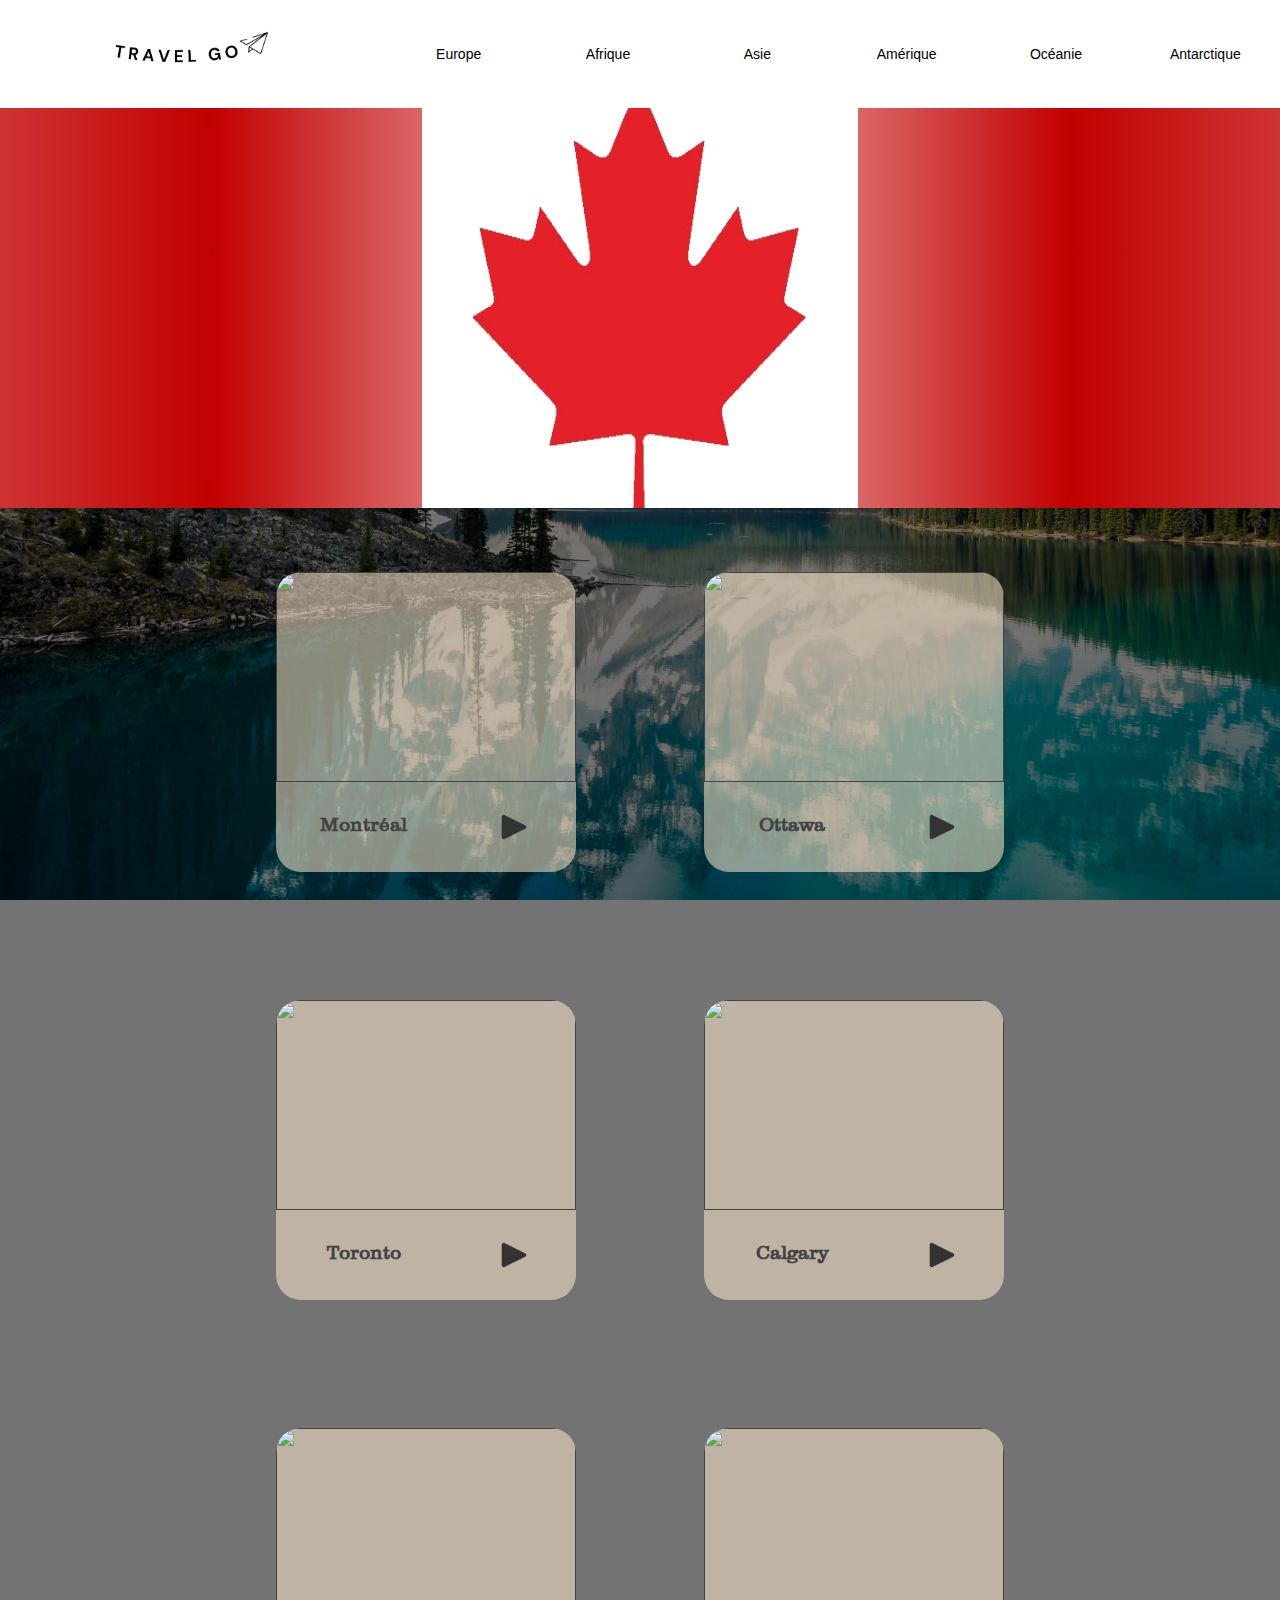
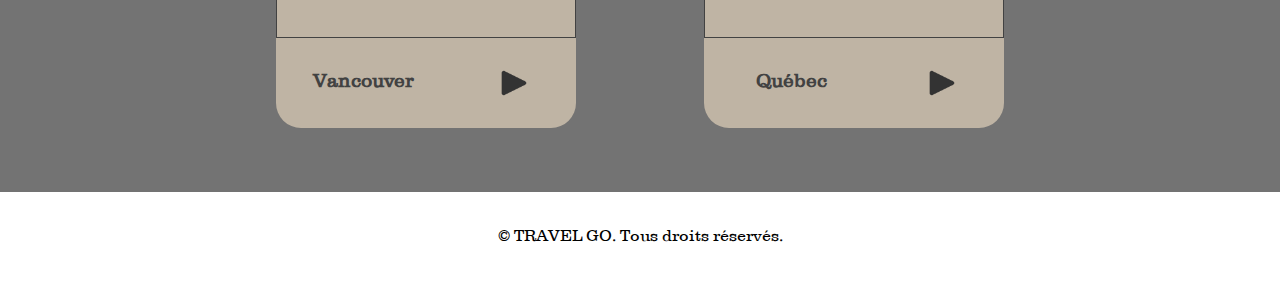
==== Canada/voyages3.html @ 1a8b37e1 "voyages" ====
<!DOCTYPE html>
<html lang="en">

<head>
    <meta charset="UTF-8">
    <meta http-equiv="X-UA-Compatible" content="IE=edge">
    <meta name="viewport" content="width=device-width, initial-scale=1.0">
    <link rel="shortcut icon" href="./img/canada_flag.png" type="image/x-icon">
    <link rel="stylesheet" href="./css/voyages3.css">
    <title>Voyages | Canada</title>
</head>

<body>

    <header>
        <div class="block-logo"><a href="../voyages.html"><img src="./img/logo_travelgo.png" alt=""></a></div>
        <nav class="menu">
            <ol>
                <div class="dropdown">
                    <button class="dropbtn">Europe</button>
                    <div class="dropdown-content">
                        <a href="../Allemagne/voyages2.html">Allemagne</a>
                        <a href="../Royaume-Uni/voyages7.html">Royaume-Uni</a>
                        <a href="../Islande/voyages5.html">Islande</a>
                    </div>
                </div>
                <div class="dropdown">
                    <button class="dropbtn">Afrique</button>
                    <div class="dropdown-content">
                        <a href="../Algérie/voyages1.html">Algérie</a>
                        <a href="#">---</a>
                    </div>
                </div>
                <div class="dropdown">
                    <button class="dropbtn">Asie</button>
                    <div class="dropdown-content">
                        <a href="../Japon/voyages6.html">Japon</a>
                        <a href="#">---</a>
                    </div>
                </div>
                <div class="dropdown">
                    <button class="dropbtn">Amérique</button>
                    <div class="dropdown-content">
                        <a href="./voyages3.html">Canada</a>
                        <a href="../États-Unis/voyages4.html">États-Unis</a>
                    </div>
                </div>
                <div class="dropdown">
                    <button class="dropbtn">Océanie</button>
                    <div class="dropdown-content">
                        <a href="#">---</a>
                        <a href="#">---</a>
                    </div>
                </div>
                <div class="dropdown">
                    <button class="dropbtn">Antarctique</button>
                    <div class="dropdown-content">
                        <a href="#">---</a>
                        <a href="#">---</a>
                    </div>
                </div>
            </ol>
        </nav>
    </header>

    <main>
        <div class="title-content">
            <div class="red"></div>
            <div class="white">
                <img src="./img/canada_logo.png" alt="">
                <h1>Canada</h1>
            </div>
            <div class="red1"></div>
        </div>
        <div class="block-card">
            <div class="content-card">
                <div class="card">
                    <a href="" class="card-a">
                        <div class="content-img">
                            <img src="./img/montreal.jpg" alt="">
                        </div>

                        <div class="content-text">
                            <h3 class="text-ville">Montréal</h3>
                            <img src="./img/play.png" alt="">
                        </div>
                    </a>
                </div>
                <div class="card">
                    <a href="" class="card-a">
                        <div class="content-img">
                            <img src="./img/ottawa.jpg" alt="">
                        </div>

                        <div class="content-text">
                            <h3 class="text-ville">Ottawa</h3>
                            <img src="./img/play.png" alt="">
                        </div>
                    </a>
                </div>
                <div class="card">
                    <a href="" class="card-a">
                        <div class="content-img">
                            <img src="./img/toronto.jpg" alt="">
                        </div>

                        <div class="content-text">
                            <h3 class="text-ville">Toronto</h3>
                            <img src="./img/play.png" alt="">
                        </div>
                    </a>
                </div>
                <div class="card">
                    <a href="" class="card-a">
                        <div class="content-img">
                            <img src="./img/calgary.jpg" alt="">
                        </div>

                        <div class="content-text">
                            <h3 class="text-ville">Calgary</h3>
                            <img src="./img/play.png" alt="">
                        </div>
                    </a>
                </div>
                <div class="card">
                    <a href="" class="card-a">
                        <div class="content-img">
                            <img src="./img/vancouver.jpg" alt="">
                        </div>

                        <div class="content-text">
                            <h3 class="text-ville">Vancouver</h3>
                            <img src="./img/play.png" alt="">
                        </div>
                    </a>
                </div>
                <div class="card">
                    <a href="" class="card-a">
                        <div class="content-img">
                            <img src="./img/québec.jpg" alt="">
                        </div>

                        <div class="content-text">
                            <h3 class="text-ville">Québec</h3>
                            <img src="./img/play.png" alt="">
                        </div>
                    </a>
                </div>
            </div>
        </div>
    </main>
    <footer>
        <a href="#">© TRAVEL GO. Tous droits réservés.</a>
    </footer>
</body>

</html>

<script>
    const titlecontent = document.querySelector('.title-content');

    window.addEventListener('scroll', () => {
        if (window.scrollY > 10) {
            titlecontent.classList.add('scroll');
        } else if (window.scrollY > -10) {
            titlecontent.classList.remove('scroll');
        }
    });
</script>
---- Canada/css/voyages3.css ----
* {
    margin: 0;
    padding: 0;
}

html,
body {
    width: 100%;
    height: 100%;
    font-family: "canadian";
    color: white;
}

/* HEADER */

header {
    width: 100%;
    height: 12%;
    background-color: white;
    display: flex;
    align-items: center;
    /* padding: 0% 5%; */
}

.block-logo {
    display: flex;
    align-items: center;
    /* justify-content: center; */
    width: 30%;
    height: 100%;
}

.block-logo a {
    display: flex;
    align-items: center;
    justify-content: center;
    width: 100%;
    height: 100%;
}

.block-logo a img {
    display: flex;
    align-items: center;
    justify-content: center;
    width: auto;
    height: 100%;
    transform: scale(1);
    transition: all 250ms cubic-bezier(0.25, 0.46, 0.45, 0.94) 0s;
}

.block-logo a img:hover {
    transform: scale(1.05, 1.05) translateZ(0px) translate3d(0px, 0px, 0px);
    transition-duration: 300ms;
    transition-property: transform, box-shadow;
    transition-timing-function: ease-out;
}

nav {
    width: 70%;
    height: 100%;
}

ol {
    display: flex;
    align-items: center;
    justify-content: space-around;
    flex-direction: row;
    width: 100%;
    height: 100%;
}


.dropbtn {
    background-color: transparent;
    padding: 10px;
    font-size: 14px;
    height: 100%;
    width: 100%;
    border: none;
    cursor: pointer;
    transform: scale(1);
    transition: all 250ms cubic-bezier(0.25, 0.46, 0.45, 0.94) 0s;
}

.dropbtn a {
    text-decoration: none;
}

.dropdown {
    display: flex;
    height: 100%;
    width: 15%;
    align-items: center;
    justify-content: center;
    flex-direction: column;
}

.dropdown-content {
    display: none;
    position: absolute;
    top: 12%;
    background-color: white;
    border-top: grey 3px solid;
    min-width: 160px;
    box-shadow: 0px 8px 16px 0px rgba(0, 0, 0, 0.2);
    z-index: 1;
}

.dropdown-content a {
    color: black;
    padding: 12px 16px;
    text-decoration: none;
    display: block;
}

.dropdown-content a:hover {
    background-color: #f1f1f1;
}

.dropdown:hover .dropdown-content {
    display: block;
}

.dropdown:hover .dropbtn {
    color: rgb(202, 202, 202);
    transform: scale(1.05, 1.05) translateZ(0px) translate3d(0px, 0px, 0px);
    transition-duration: 300ms;
    transition-property: transform, box-shadow;
    transition-timing-function: ease-out;
}

.dropdown:hover .dropbtn a{
    color: rgb(202, 202, 202);
}

/* MAIN */

main {
    width: 100%;
    height: max-content;
}

.title-content {
    width: 100%;
    height: 400px;
    display: flex;
    flex-direction: row;
}

.title-content.scroll {
    height: 100px;
    transition: height 250ms ease-in-out 0s, margin-top 350ms ease-in-out 0s;
}

.red {
    width: 33%;
    height: 100%;
    background: rgb(194, 0, 0);
    background: linear-gradient(90deg, rgba(194, 0, 0, 0.8) 0%, rgba(194, 0, 0, 1) 50%, rgba(194, 0, 0, 0.6) 100%);
}

.red1 {
    width: 33%;
    height: 100%;
    background: rgb(194, 0, 0);
    background: linear-gradient(270deg, rgba(194, 0, 0, 0.8) 0%, rgba(194, 0, 0, 1) 50%, rgba(194, 0, 0, 0.6) 100%);
}

.white {
    width: 34%;
    height: 100%;
    /* background: white; */
    display: flex;
    align-items: center;
    justify-content: center;
}

.white img{
    width: 34%;
    height: 55%;
    position: absolute;
    z-index: -100;
}

.title-content.scroll .white img {
    height: 8%;
    width: auto;
    transition: height 250ms ease-in-out 0s, margin-top 350ms ease-in-out 0s;
}

.title-content.scroll .white h1 {
    font-size: 1rem;
    background-color: rgba(0, 0, 0, 0.418);
}

.title-content h1 {
    width: 100%;
    height: 100%;
    display: none;
    align-items: center;
    justify-content: center;
    font-size: 8rem;
}

.title-content:hover h1 {
    background-color: rgba(0, 0, 0, 0.418);
    display: flex;
}

.block-card {
    background-image: url("../img/back.jpg");
    background-size: 100% 100%;
    background-attachment: fixed;
    width: 100%;
    height: max-content;
}

.content-card {
    background-color: rgba(0, 0, 0, 0.55);
    width: 100%;
    height: 100%;
    display: flex;
    justify-content: center;
    flex-wrap: wrap;
}

.card {
    width: 300px;
    height: 300px;
    background-color: rgba(255, 235, 205, 0.541);
    border-radius: 25px;
    margin: 5%;
}

.card-a {
    width: 100%;
    height: 100%;
    border-radius: 25px;
    text-decoration: none;
    color: rgb(66, 66, 66);
}

.content-img {
    width: 100%;
    height: 70%;
}

.content-img img {
    width: 100%;
    height: 100%;
    border-radius: 25px 25px 0px 0px;
}

.content-text {
    width: 100%;
    height: 30%;
    display: flex;
    align-items: center;
    justify-content: space-around;
    flex-direction: row;
}

.text-ville{
    width: 30%;
    height: 70%;
    display: flex;
    align-items: center;
    justify-content: center;
}

.content-text img{
    width: 40px;
    height: 40px;
}

/* FOOTER */

footer {
    width: 100%;
    height: 10%;
    display: flex;
    align-items: center;
    justify-content: center;
    background-color: white;
}

footer a{
    width: 30%;
    height: 100%;
    display: flex;
    align-items: center;
    justify-content: center;
    color: black;
    text-decoration: none;
    transform: scale(1);
    transition: all 250ms cubic-bezier(0.25, 0.46, 0.45, 0.94) 0s;
}

footer a:hover{
    width: 30%;
    height: 100%;
    display: flex;
    align-items: center;
    justify-content: center;
    color: black;
    text-decoration: none;
    transform: scale(1.05, 1.05) translateZ(0px) translate3d(0px, 0px, 0px);
    transition-duration: 300ms;
    transition-property: transform, box-shadow;
    transition-timing-function: ease-out;
}

@font-face {
    font-family: "canadian";
    src: url("../font/Canadian.ttf");
}
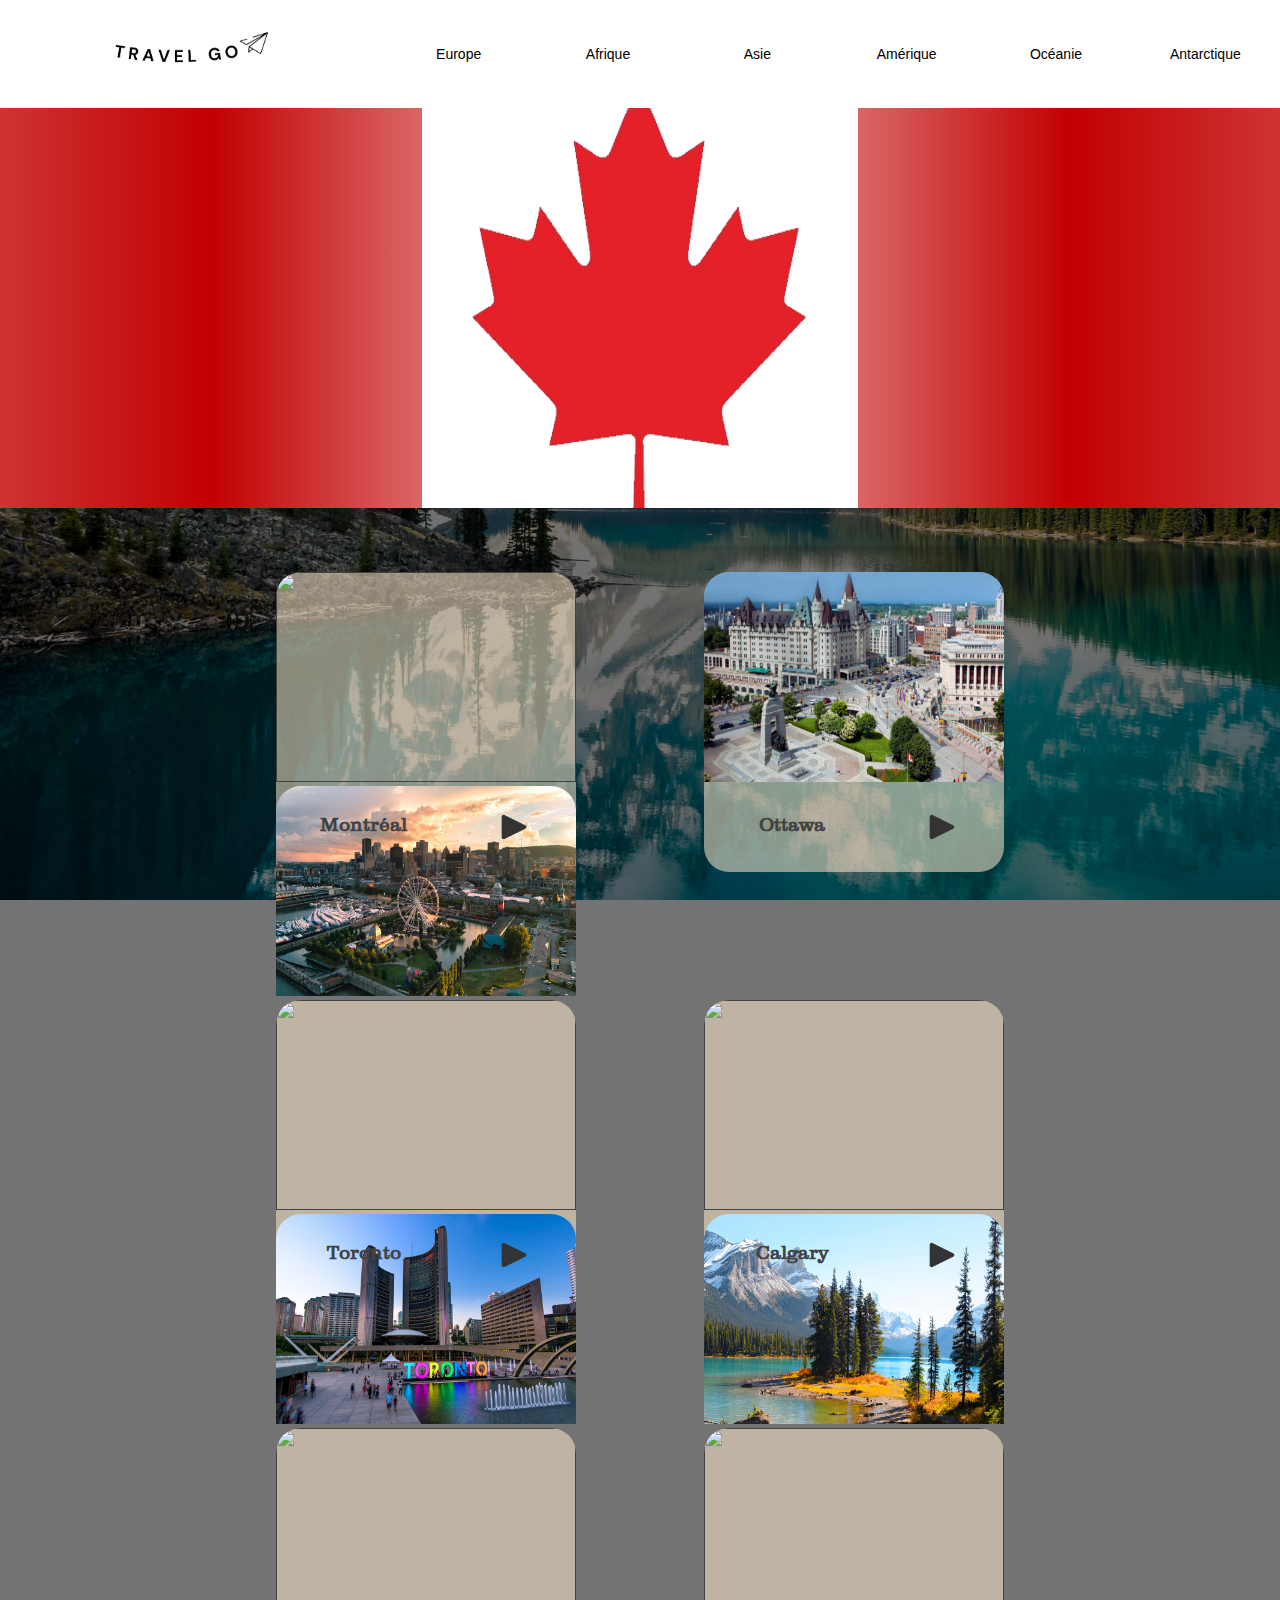
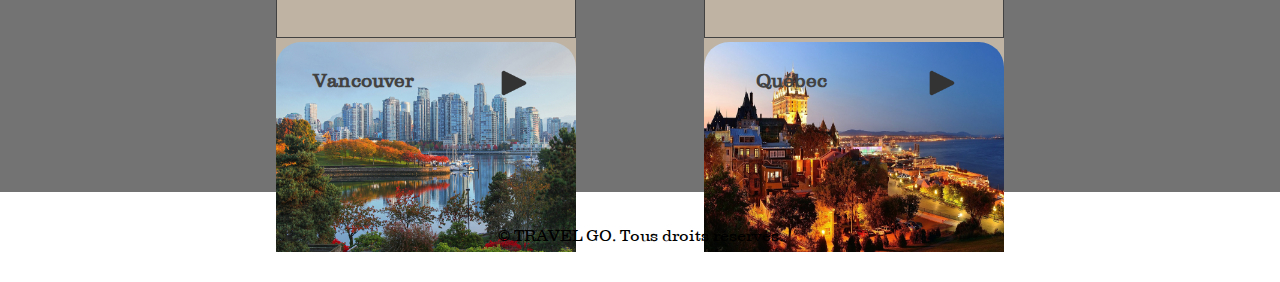
==== commit 3bc393cc: "voyages" ====
--- a/Canada/voyages3.html
+++ b/Canada/voyages3.html
@@ -78,6 +78,7 @@
                     <a href="" class="card-a">
                         <div class="content-img">
                             <img src="./img/montreal.jpg" alt="">
+                            <img src="./img/Montreal-estival.jpg" alt="">
                         </div>
 
                         <div class="content-text">
@@ -102,6 +103,7 @@
                     <a href="" class="card-a">
                         <div class="content-img">
                             <img src="./img/toronto.jpg" alt="">
+                            <img src="./img/Toronto-downtown.jpg" alt="">
                         </div>
 
                         <div class="content-text">
@@ -114,6 +116,7 @@
                     <a href="" class="card-a">
                         <div class="content-img">
                             <img src="./img/calgary.jpg" alt="">
+                            <img src="./img/Calgary-Rocky-Mountain-1000x600.jpg" alt="">
                         </div>
 
                         <div class="content-text">
@@ -126,6 +129,7 @@
                     <a href="" class="card-a">
                         <div class="content-img">
                             <img src="./img/vancouver.jpg" alt="">
+                            <img src="./img/colombie-britannique-vancouver-bateaux-british-columbia-boats-1000x600.jpg" alt="">
                         </div>
 
                         <div class="content-text">
@@ -138,6 +142,7 @@
                     <a href="" class="card-a">
                         <div class="content-img">
                             <img src="./img/québec.jpg" alt="">
+                            <img src="./img/canada-quebec-ville-de-quebec-citry-at-night-en-soiree-1000x600.jpg" alt="">
                         </div>
 
                         <div class="content-text">
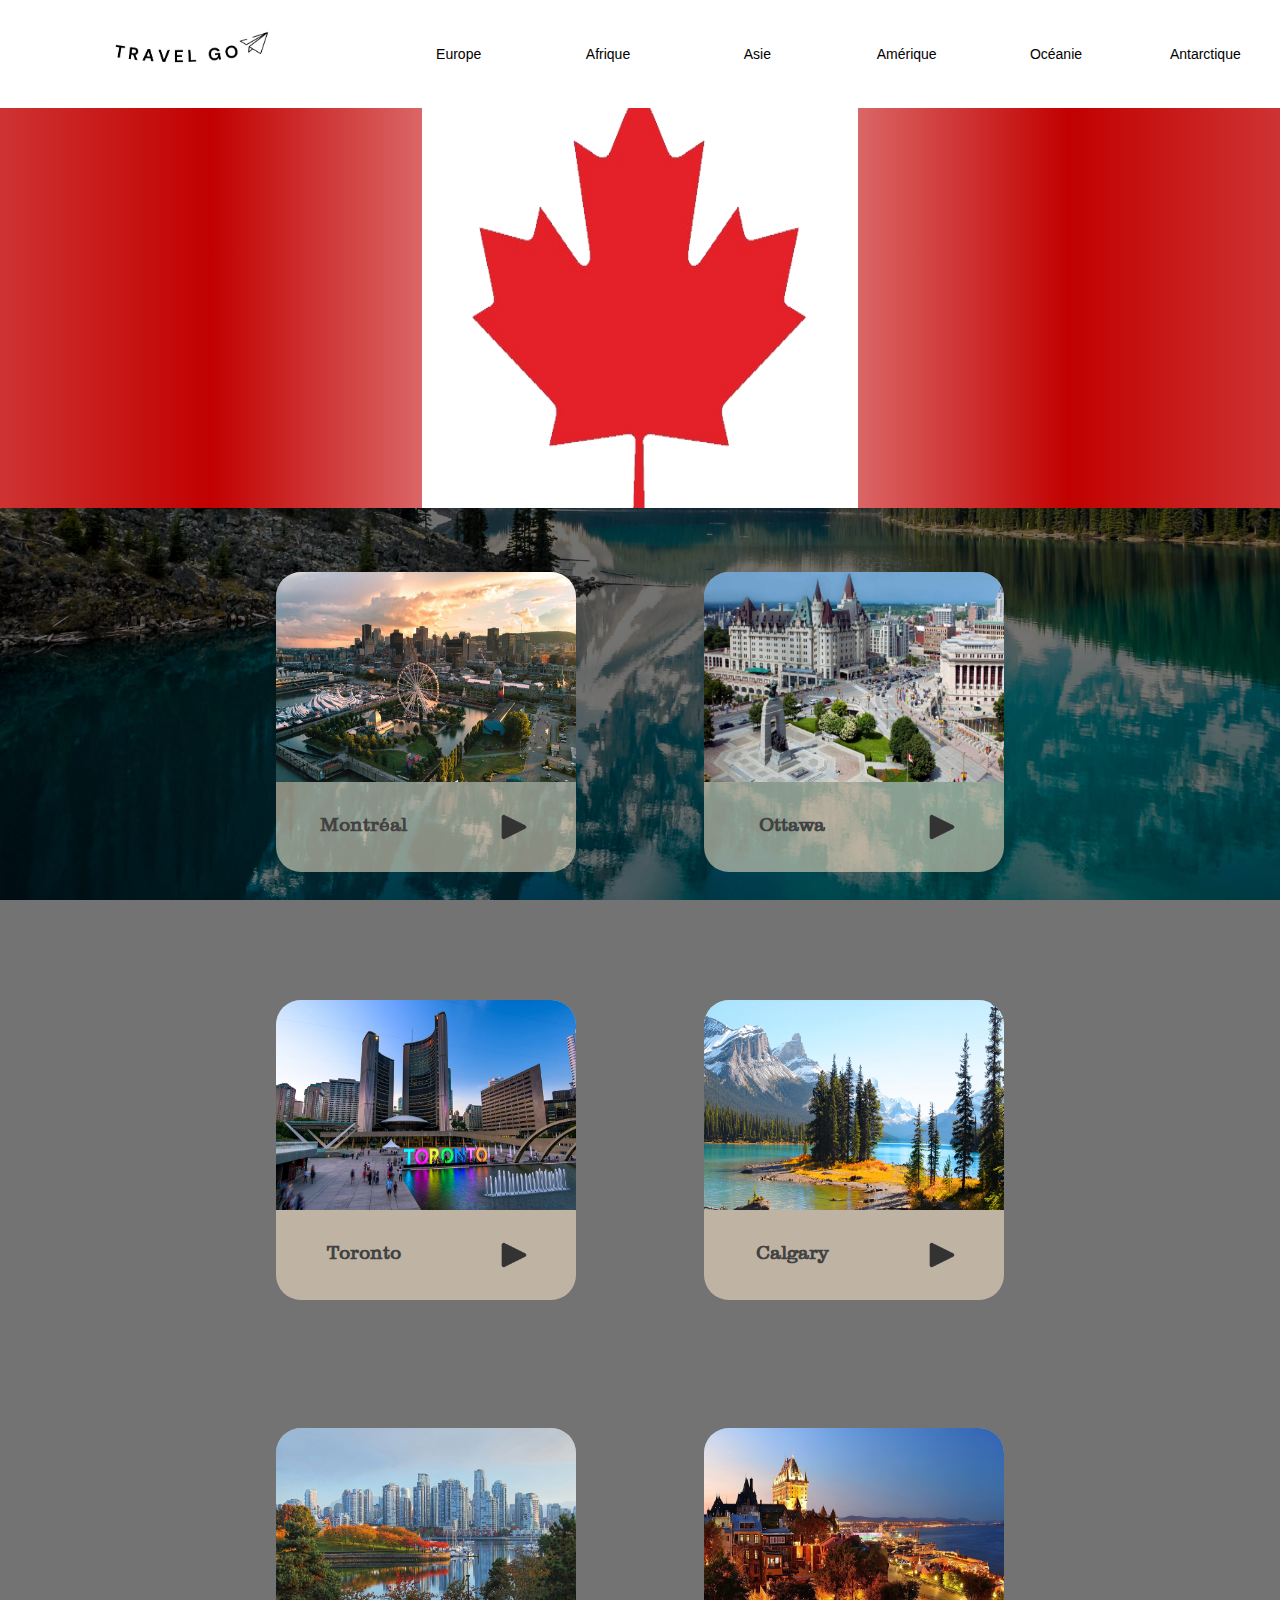
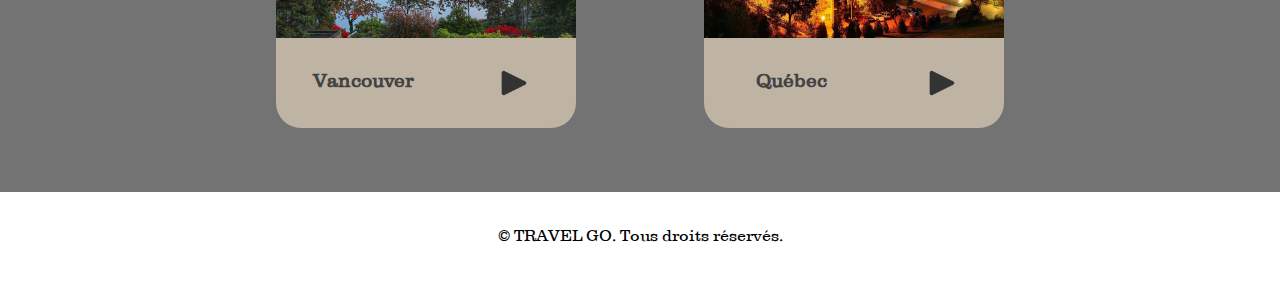
==== commit 0f8a354b: "voyages" ====
--- a/Canada/voyages3.html
+++ b/Canada/voyages3.html
@@ -77,7 +77,6 @@
                 <div class="card">
                     <a href="" class="card-a">
                         <div class="content-img">
-                            <img src="./img/montreal.jpg" alt="">
                             <img src="./img/Montreal-estival.jpg" alt="">
                         </div>
 
@@ -102,7 +101,6 @@
                 <div class="card">
                     <a href="" class="card-a">
                         <div class="content-img">
-                            <img src="./img/toronto.jpg" alt="">
                             <img src="./img/Toronto-downtown.jpg" alt="">
                         </div>
 
@@ -115,7 +113,6 @@
                 <div class="card">
                     <a href="" class="card-a">
                         <div class="content-img">
-                            <img src="./img/calgary.jpg" alt="">
                             <img src="./img/Calgary-Rocky-Mountain-1000x600.jpg" alt="">
                         </div>
 
@@ -128,7 +125,6 @@
                 <div class="card">
                     <a href="" class="card-a">
                         <div class="content-img">
-                            <img src="./img/vancouver.jpg" alt="">
                             <img src="./img/colombie-britannique-vancouver-bateaux-british-columbia-boats-1000x600.jpg" alt="">
                         </div>
 
@@ -141,7 +137,6 @@
                 <div class="card">
                     <a href="" class="card-a">
                         <div class="content-img">
-                            <img src="./img/québec.jpg" alt="">
                             <img src="./img/canada-quebec-ville-de-quebec-citry-at-night-en-soiree-1000x600.jpg" alt="">
                         </div>
 
